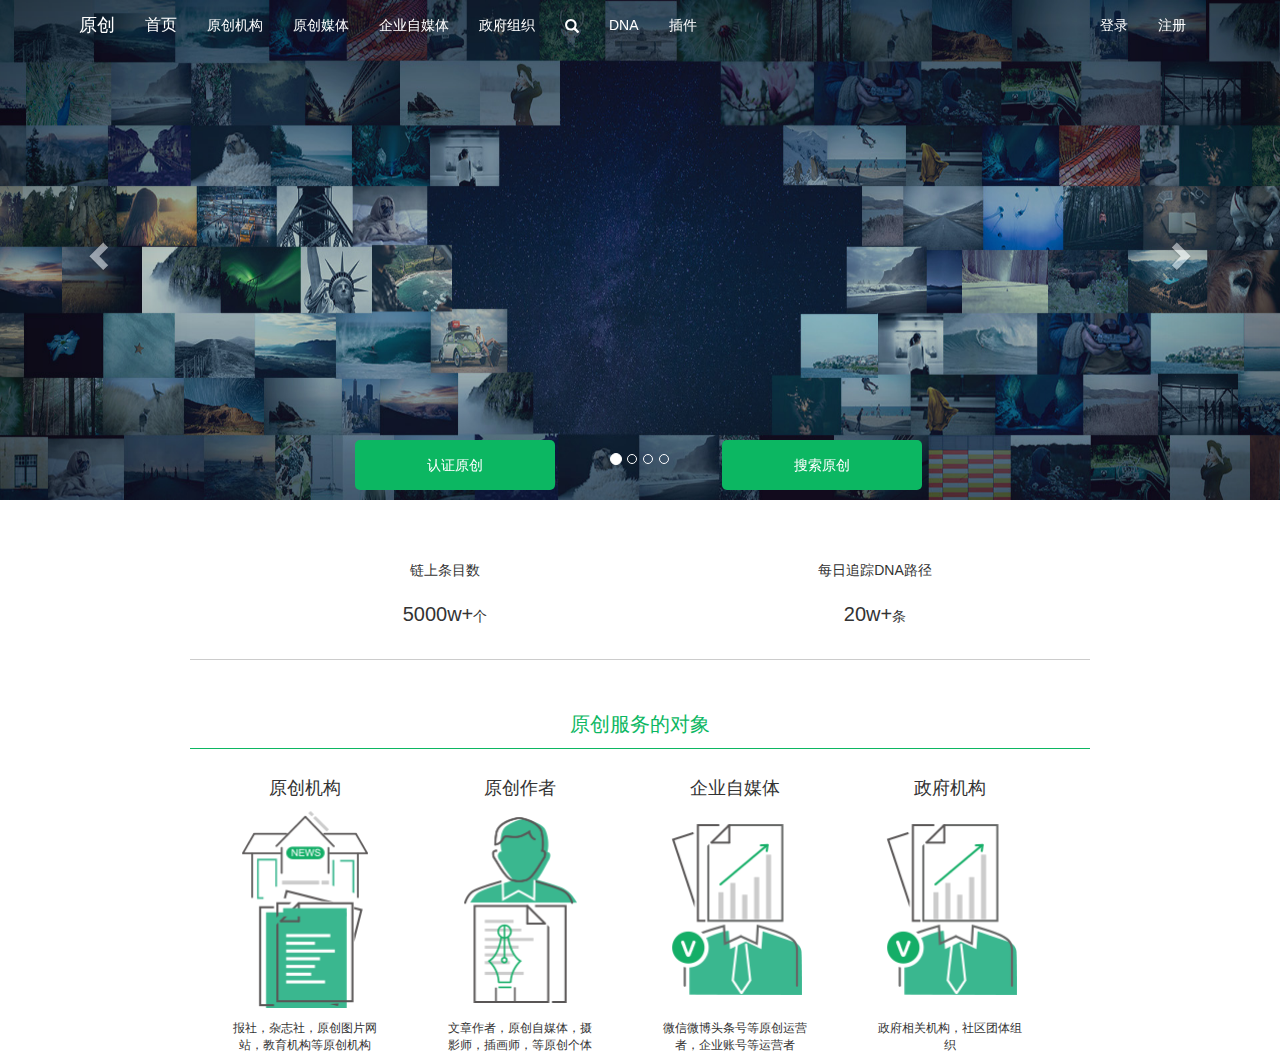
==== static/pc/home/index.html @ b3a371a5 "增加交易部分内容" ====
<!DOCTYPE html>
<html lang="en">
<head>
    <meta charset="UTF-8">
    <title>原创</title>
    <link rel="stylesheet" href="../assets/bootstrap/dist/css/bootstrap.css">
    <style>
            ol,ul{
                 list-style: none;
            }
            a{
                 text-decoration: none;
                 color: #333;
            }
            a:hover{
                  text-decoration: none;
            }
            .mybanner{
                 width: 100%;
            }
            .carousel-inner > .item > img, .carousel-inner > .item > a > img{
                height: 500px;
            }
            .mybanner_Image img{
                  width: 100%;
                  display: block;
            }

            .yc_top{
                 position: relative;
            }
            .yc_top .yc_nav_header{
                 margin-bottom: 0px;
                 position: absolute;
                 width: 100%;
                 left: 0;
                 top: 0;
                 z-index: 99;
            }
            .yc_top .yc_nav_header .yc_nav{
                 width: 90%;
                 margin: 0 auto;
                 background: none;
                 border: none;

            }
            .yc_top .yc_nav_header .yc_nav a{
                 color: #fff;
            }
            .yc_top .yc_nav_header .yc_navbar_nav li.active a{
                 background: none;
                 font-size: 16px;
                 color: #fff;
            }

            .yc_top .yc_nav_bar{
                position: absolute;
                left: 0;
                bottom: 10px;
                width: 100%;

            }

            .yc_top .yc_nav_bar ul{

            }

            .yc_top .yc_nav_bar ul li{
                    width: 50%;
                    float: left;
            }
            .yc_top .yc_nav_bar ul li a{

                    height: 50px;
                    line-height: 50px;
                    width: 200px;
                    background: #0cb762;
                    border-radius: 5px;
                    text-align: center;
                    color: #fff;

            }
            .yc_top .yc_nav_bar ul li a:hover{
                   text-decoration: none;
            }
            .yc_top .yc_nav_bar ul li:nth-of-type(1) a{
                    float: right;
                    margin-right: 17%;
            }
            .yc_top .yc_nav_bar ul li:nth-of-type(2) a{
                    float: left;
                    margin-left: 10%;
            }
            .yc_content{
                    width: 900px;
                    margin: 0 auto;
                    padding-top: 40px;
            }
            .yc_content .content_top{
                    overflow: hidden;
            }
            .yc_content .content_top  li{
                    width: 50%;
                    float: left;
                    text-align: center;

            }
            .yc_content .content_top  li:nth-child(1){

            }
            .yc_content .content_top  li div{
                    margin-top: 20px;
            }
            .yc_content .content_top  li span{
                     font-size: 20px;

            }
            .yc_content .yc_content_line{
                    width: 900px;
                    margin: 30px auto;
                    height: 1px;
                    background: #ccc;
            }

            .yc_middle{
                   width: 100px;
                   text-align: center;
                   border-bottom: 1px solid #0cb762;
                   width: 100%;
                   padding-top: 20px;
                   color: #0cb762;
                   padding-bottom: 10px;
                   font-size: 20px;
            }

            .yc_content_bottom{

            }
            .yc_content_bottom ul{

            }
            .yc_content_bottom ul li{
                  width: 25%;
                  float: left;
            }
            .yc_content_bottom ul li a{
                  text-align: center;
            }
            .yc_content_bottom ul li a h3{
                  text-align: center;
                  width: 70%;
                  font-size: 18px;
            }
            .yc_content_bottom ul li a img{
                    width: 70%;
            }
            .yc_content_bottom ul li a p{
                 font-size: 12px;
                   width: 70%;
                   margin-top: 10px;
            }
    </style>
</head>
<body>
    <div class="layout">
      <div class="yc_top">
          <div class="yc_nav_header">
             <nav class="yc_nav navbar navbar-default">
              <div class="container-fluid">
                  <!-- Brand and toggle get grouped for better mobile display -->
                  <div class="navbar-header">
                      <button type="button" class="navbar-toggle collapsed" data-toggle="collapse" data-target="#bs-example-navbar-collapse-1" aria-expanded="false">
                          <span class="sr-only">Toggle navigation</span>
                          <span class="icon-bar"></span>
                          <span class="icon-bar"></span>
                          <span class="icon-bar"></span>
                      </button>
                      <a class="navbar-brand" href="#">原创</a>
                  </div>

                  <!-- Collect the nav links, forms, and other content for toggling -->
                  <div class="collapse navbar-collapse" id="bs-example-navbar-collapse-1">
                      <ul class="nav navbar-nav yc_navbar_nav">
                          <li class="active"><a href="#">首页</a></li>
                          <li><a href="#">原创机构</a></li>
                          <li><a href="#">原创媒体</a></li>
                          <li><a href="#">企业自媒体</a></li>
                          <li><a href="#">政府组织</a></li>
                          <li><a href="#" class="glyphicon glyphicon-search"></a></li>
                          <li><a href="#">DNA</a></li>
                          <li><a href="#">插件</a></li>
                      </ul>

                      <ul class="nav navbar-nav navbar-right">
                          <li><a href="login.html">登录</a></li>
                          <li><a href="register.html">注册</a></li>
                      </ul>
                  </div><!-- /.navbar-collapse -->
              </div><!-- /.container-fluid -->
          </nav>
          </div>
          <div id="carousel-example-generic" class="yc_banner carousel slide mybanner" data-ride="carousel">
              <!-- Indicators -->
              <ol class="carousel-indicators">
                  <li data-target="#carousel-example-generic" data-slide-to="0" class="active"></li>
                  <li data-target="#carousel-example-generic" data-slide-to="1"></li>
                  <li data-target="#carousel-example-generic" data-slide-to="2"></li>
                  <li data-target="#carousel-example-generic" data-slide-to="3"></li>
              </ol>
              <!-- Wrapper for slides -->
              <div class="carousel-inner mybanner_Image" role="listbox">
                  <div class="item active">
                      <img src="../upload/2.png" alt="...">
                      <div class="carousel-caption">

                      </div>
                  </div>
                  <div class="item">
                      <img src="../upload/2.png" alt="...">
                      <div class="carousel-caption">

                      </div>
                  </div>
                  <div class="item">
                      <img src="../upload/2.png" alt="...">
                      <div class="carousel-caption">
                      </div>
                  </div>
                  <div class="item">
                      <img src="../upload/2.png" alt="...">
                      <div class="carousel-caption">

                      </div>
                  </div>

              </div>
              <!-- Controls -->
              <a class="left carousel-control" href="#carousel-example-generic" role="button" data-slide="prev">
                  <span class="glyphicon glyphicon-chevron-left" aria-hidden="true"></span>
                  <span class="sr-only">Previous</span>
              </a>
              <a class="right carousel-control" href="#carousel-example-generic" role="button" data-slide="next">
                  <span class="glyphicon glyphicon-chevron-right" aria-hidden="true"></span>
                  <span class="sr-only">Next</span>
              </a>
          </div>

          <div class="yc_nav_bar">
              <ul>
                  <li><a href="javascript:;">认证原创</a></li>
                  <li><a href="javascript:;">搜索原创</a></li>
              </ul>
          </div>
      </div>
      <div class="yc_content">
          <ul class="content_top">
              <li>
                  <div>链上条目数</div>
                  <div><span>5000w+</span>个</div>
              </li>
              <li>
                  <div>每日追踪DNA路径</div>
                  <div><span>20w+</span>条</div>
              </li>
          </ul>
          <div class="yc_content_line">

          </div>
          <div class="yc_middle">
                原创服务的对象
          </div>
          <div class="yc_content_bottom">
              <ul>
                  <li>
                      <a href="">
                      <h3>原创机构</h3>
                          <img src="../upload/yc_1.png" alt="">
                      <p>报社，杂志社，原创图片网站，教育机构等原创机构</p>
                      </a>
                  </li>

                  <li>
                      <a href="">
                          <h3>原创作者</h3>
                          <img src="../upload/yc_2.png" alt="">
                          <p>文章作者，原创自媒体，摄影师，插画师，等原创个体</p>
                      </a>
                  </li>
                  <li>
                      <a href="">
                          <h3>企业自媒体</h3>
                          <img src="../upload/yc_3.png" alt="">
                          <p>微信微博头条号等原创运营者，企业账号等运营者</p>
                      </a>
                  </li>
                  <li>
                      <a href="">
                          <h3>政府机构</h3>
                          <img src="../upload/yc_3.png" alt="">
                          <p>政府相关机构，社区团体组织</p>
                      </a>
                  </li>
              </ul>
          </div>
      </div>  

    </div>
    <script src="../assets/jquery/jquery.js"></script>
    <script src="../assets/bootstrap/dist/js/bootstrap.js"></script>
</body>
</html>
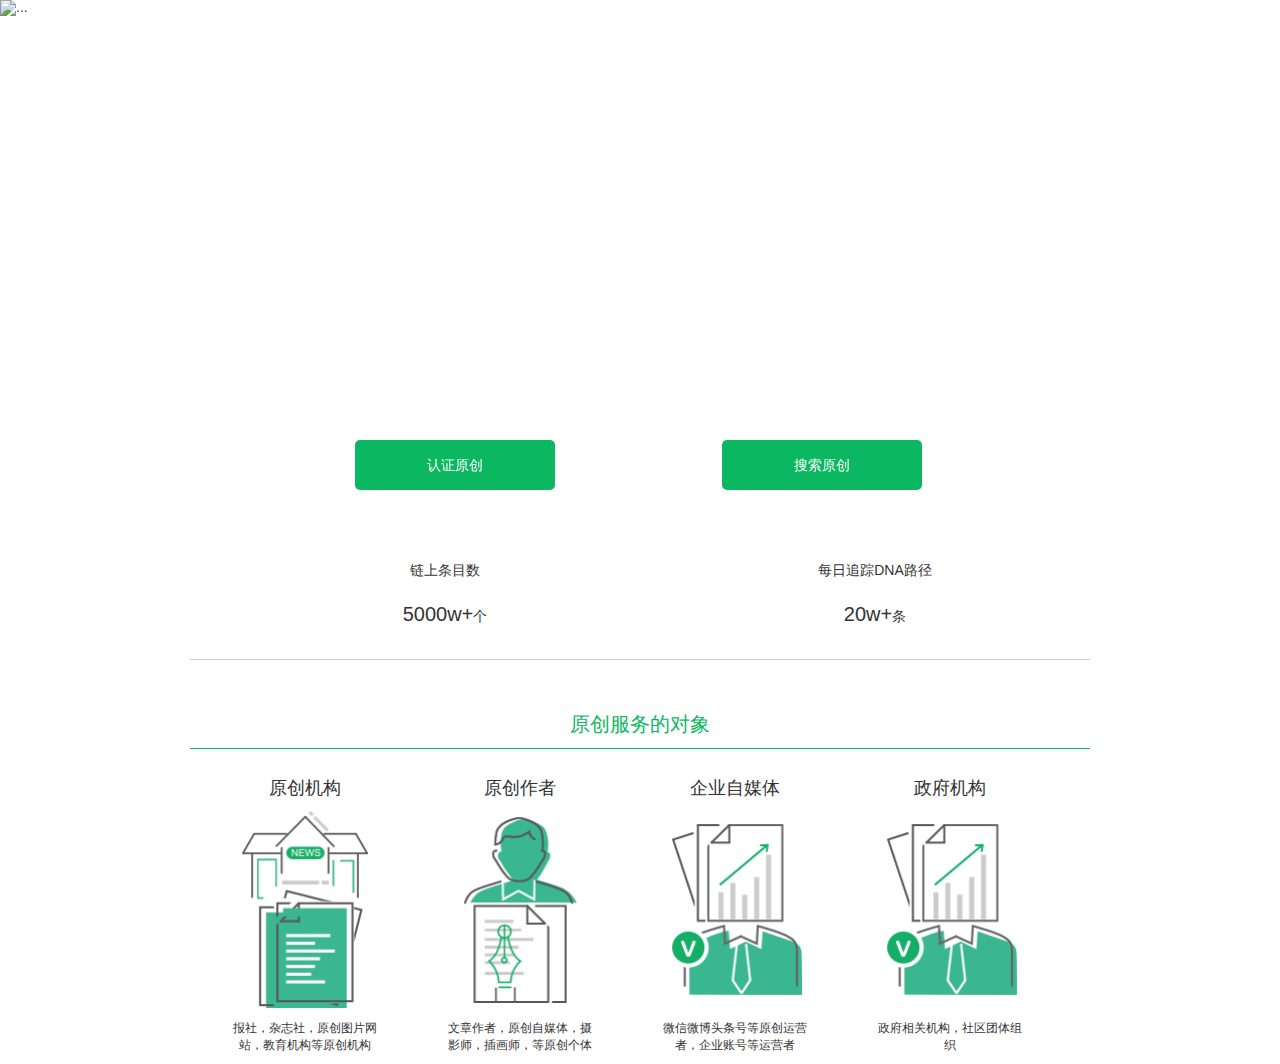
==== commit 786c1ba6: "第二次课" ====
--- a/static/pc/home/index.html
+++ b/static/pc/home/index.html
@@ -186,14 +186,10 @@
                           <li><a href="#">原创媒体</a></li>
                           <li><a href="#">企业自媒体</a></li>
                           <li><a href="#">政府组织</a></li>
-                          <li><a href="#" class="glyphicon glyphicon-search"></a></li>
-                          <li><a href="#">DNA</a></li>
-                          <li><a href="#">插件</a></li>
                       </ul>
 
-                      <ul class="nav navbar-nav navbar-right">
-                          <li><a href="login.html">登录</a></li>
-                          <li><a href="register.html">注册</a></li>
+                      <ul class="nav navbar-nav navbar-right user_center">
+
                       </ul>
                   </div><!-- /.navbar-collapse -->
               </div><!-- /.container-fluid -->
@@ -234,15 +230,6 @@
                   </div>
 
               </div>
-              <!-- Controls -->
-              <a class="left carousel-control" href="#carousel-example-generic" role="button" data-slide="prev">
-                  <span class="glyphicon glyphicon-chevron-left" aria-hidden="true"></span>
-                  <span class="sr-only">Previous</span>
-              </a>
-              <a class="right carousel-control" href="#carousel-example-generic" role="button" data-slide="next">
-                  <span class="glyphicon glyphicon-chevron-right" aria-hidden="true"></span>
-                  <span class="sr-only">Next</span>
-              </a>
           </div>
 
           <div class="yc_nav_bar">
@@ -307,5 +294,34 @@
     </div>
     <script src="../assets/jquery/jquery.js"></script>
     <script src="../assets/bootstrap/dist/js/bootstrap.js"></script>
+    <script>
+
+            $(function(){
+                  var pdj={
+                       init:function(){
+                            this.checkUser();
+                       },
+                       checkUser:function() {
+                            $.ajax({
+                                  url:"/session",
+                                  type:"get",
+                                  success:function(data){
+                                       if(data.errno==0){
+                                                //已经登录的用户
+                                                $(".user_center").html("<li><a href=\"../user/userindex.html\">个人中心</a></li>");
+                                       }else{
+                                            //
+                                           //<li><a href="register.html">注册</a></li>
+
+                                           $(".user_center").html("<li><a href=\"login.html\">登录</a></li><li><a href=\"register.html\">注册</a></li>");
+                                       }
+                                  }
+                            });
+                       }
+                  }
+                  pdj.init();
+            });
+
+    </script>
 </body>
 </html>